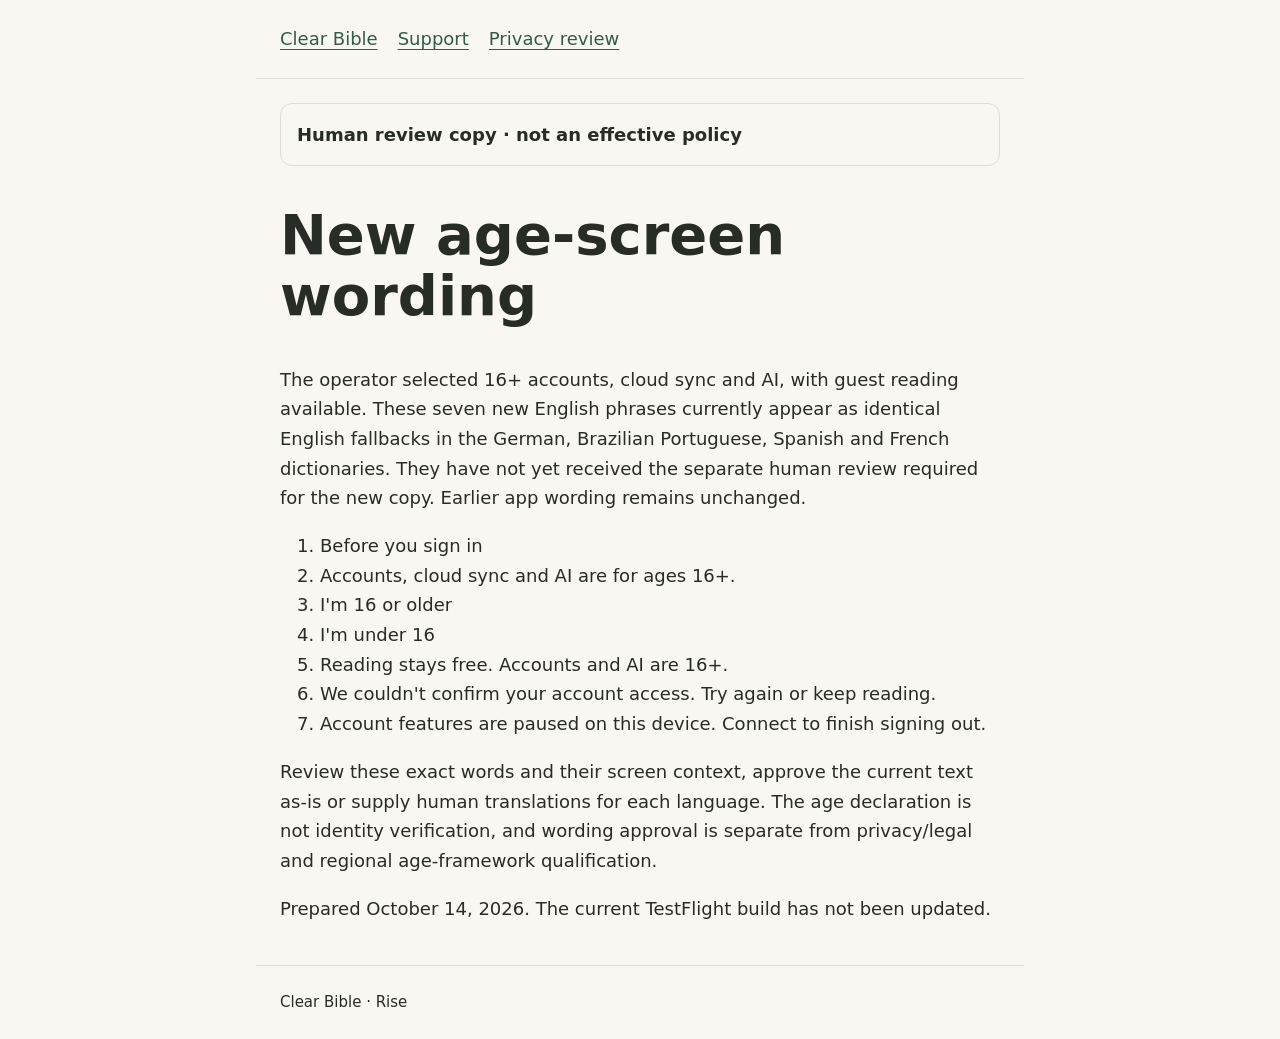
==== age-copy-review.html @ 8f08cfd7 "Prepare 16+ age wording for human review" ====
<!doctype html><html lang="en"><head><meta charset="utf-8"><meta name="viewport" content="width=device-width,initial-scale=1"><meta name="robots" content="noindex"><title>Age-screen copy review — Clear Bible</title><link rel="stylesheet" href="style.css"></head><body><header><nav aria-label="Site"><a href="index.html">Clear Bible</a><a href="support.html">Support</a><a href="privacy-review.html">Privacy review</a></nav></header><main><aside class="draft"><strong>Human review copy · not an effective policy</strong></aside><h1>New age-screen wording</h1><p>The operator selected 16+ accounts, cloud sync and AI, with guest reading available. These seven new English phrases currently appear as identical English fallbacks in the German, Brazilian Portuguese, Spanish and French dictionaries. They have not yet received the separate human review required for the new copy. Earlier app wording remains unchanged.</p><ol><li>Before you sign in</li><li>Accounts, cloud sync and AI are for ages 16+.</li><li>I&#x27;m 16 or older</li><li>I&#x27;m under 16</li><li>Reading stays free. Accounts and AI are 16+.</li><li>We couldn&#x27;t confirm your account access. Try again or keep reading.</li><li>Account features are paused on this device. Connect to finish signing out.</li></ol><p>Review these exact words and their screen context, approve the current text as-is or supply human translations for each language. The age declaration is not identity verification, and wording approval is separate from privacy/legal and regional age-framework qualification.</p><p>Prepared October 14, 2026. The current TestFlight build has not been updated.</p></main><footer>Clear Bible · Rise</footer></body></html>
---- style.css ----
body{margin:0;background:#f8f7f2;color:#282c26;font:18px/1.65 system-ui,sans-serif}main,header,footer{max-width:720px;margin:auto;padding:24px}header{border-bottom:1px solid #deded4}nav{display:flex;gap:20px;flex-wrap:wrap}a{color:#315c43;text-underline-offset:4px}a:focus-visible{outline:3px solid #315c43;outline-offset:5px}h1{font-size:clamp(36px,7vw,56px);line-height:1.1}h2{font-size:25px;line-height:1.3;margin-top:36px}.draft{padding:16px;border:1px solid #deded4;border-radius:12px}footer{border-top:1px solid #deded4;font-size:15px}@media(prefers-color-scheme:dark){body{background:#191b18;color:#f2f1e9}a{color:#a5b79f}header,footer,.draft{border-color:#454940}}
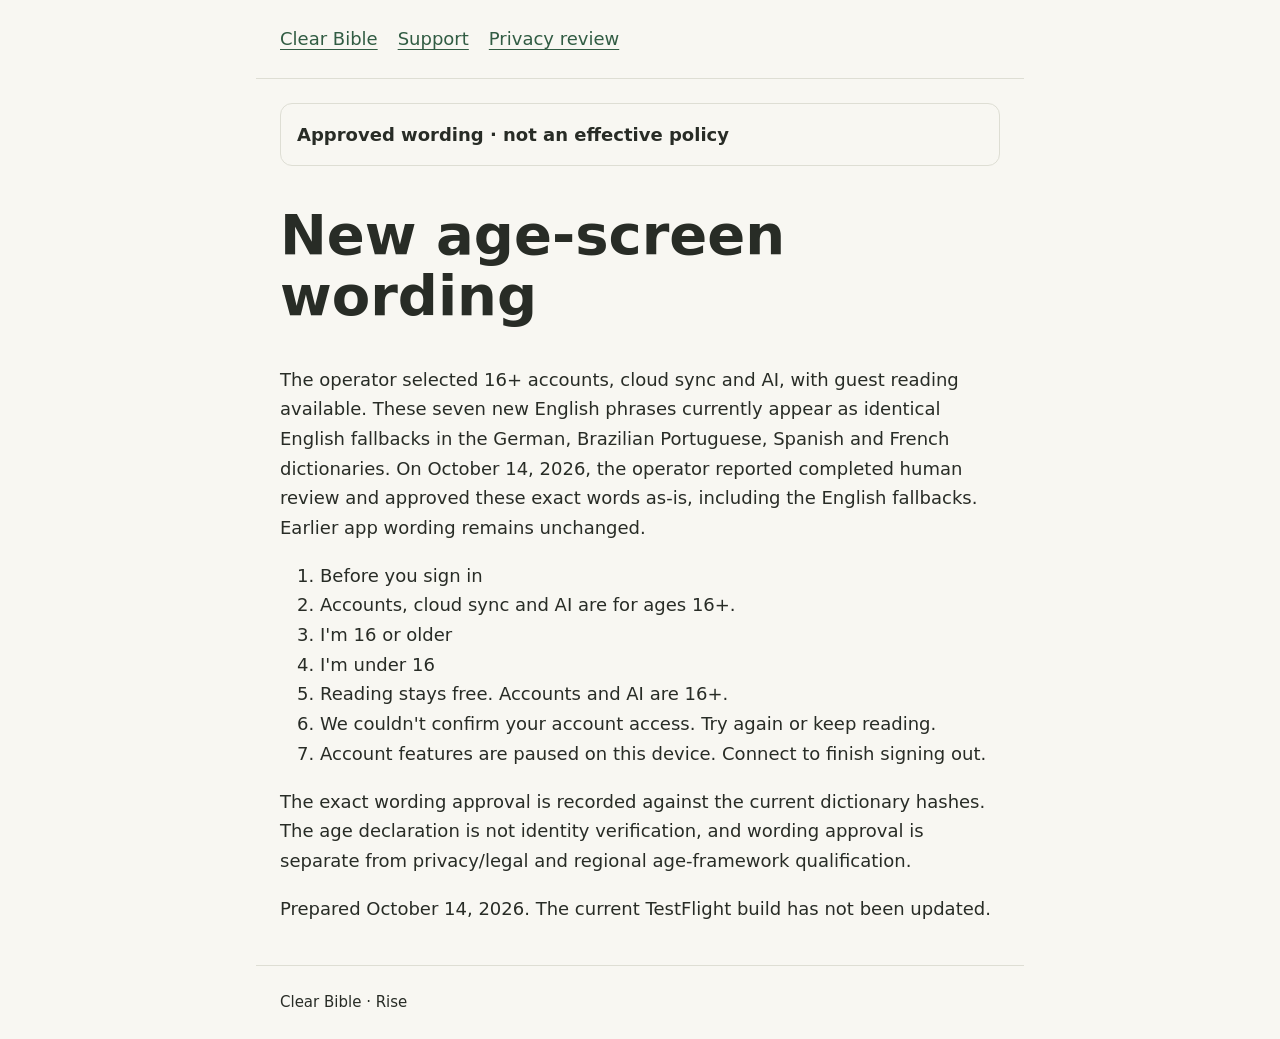
==== commit 973253db: "Record completed age wording review" ====
--- a/age-copy-review.html
+++ b/age-copy-review.html
@@ -1 +1 @@
-<!doctype html><html lang="en"><head><meta charset="utf-8"><meta name="viewport" content="width=device-width,initial-scale=1"><meta name="robots" content="noindex"><title>Age-screen copy review — Clear Bible</title><link rel="stylesheet" href="style.css"></head><body><header><nav aria-label="Site"><a href="index.html">Clear Bible</a><a href="support.html">Support</a><a href="privacy-review.html">Privacy review</a></nav></header><main><aside class="draft"><strong>Human review copy · not an effective policy</strong></aside><h1>New age-screen wording</h1><p>The operator selected 16+ accounts, cloud sync and AI, with guest reading available. These seven new English phrases currently appear as identical English fallbacks in the German, Brazilian Portuguese, Spanish and French dictionaries. They have not yet received the separate human review required for the new copy. Earlier app wording remains unchanged.</p><ol><li>Before you sign in</li><li>Accounts, cloud sync and AI are for ages 16+.</li><li>I&#x27;m 16 or older</li><li>I&#x27;m under 16</li><li>Reading stays free. Accounts and AI are 16+.</li><li>We couldn&#x27;t confirm your account access. Try again or keep reading.</li><li>Account features are paused on this device. Connect to finish signing out.</li></ol><p>Review these exact words and their screen context, approve the current text as-is or supply human translations for each language. The age declaration is not identity verification, and wording approval is separate from privacy/legal and regional age-framework qualification.</p><p>Prepared October 14, 2026. The current TestFlight build has not been updated.</p></main><footer>Clear Bible · Rise</footer></body></html>+<!doctype html><html lang="en"><head><meta charset="utf-8"><meta name="viewport" content="width=device-width,initial-scale=1"><meta name="robots" content="noindex"><title>Age-screen copy review — Clear Bible</title><link rel="stylesheet" href="style.css"></head><body><header><nav aria-label="Site"><a href="index.html">Clear Bible</a><a href="support.html">Support</a><a href="privacy-review.html">Privacy review</a></nav></header><main><aside class="draft"><strong>Approved wording · not an effective policy</strong></aside><h1>New age-screen wording</h1><p>The operator selected 16+ accounts, cloud sync and AI, with guest reading available. These seven new English phrases currently appear as identical English fallbacks in the German, Brazilian Portuguese, Spanish and French dictionaries. On October 14, 2026, the operator reported completed human review and approved these exact words as-is, including the English fallbacks. Earlier app wording remains unchanged.</p><ol><li>Before you sign in</li><li>Accounts, cloud sync and AI are for ages 16+.</li><li>I&#x27;m 16 or older</li><li>I&#x27;m under 16</li><li>Reading stays free. Accounts and AI are 16+.</li><li>We couldn&#x27;t confirm your account access. Try again or keep reading.</li><li>Account features are paused on this device. Connect to finish signing out.</li></ol><p>The exact wording approval is recorded against the current dictionary hashes. The age declaration is not identity verification, and wording approval is separate from privacy/legal and regional age-framework qualification.</p><p>Prepared October 14, 2026. The current TestFlight build has not been updated.</p></main><footer>Clear Bible · Rise</footer></body></html>
